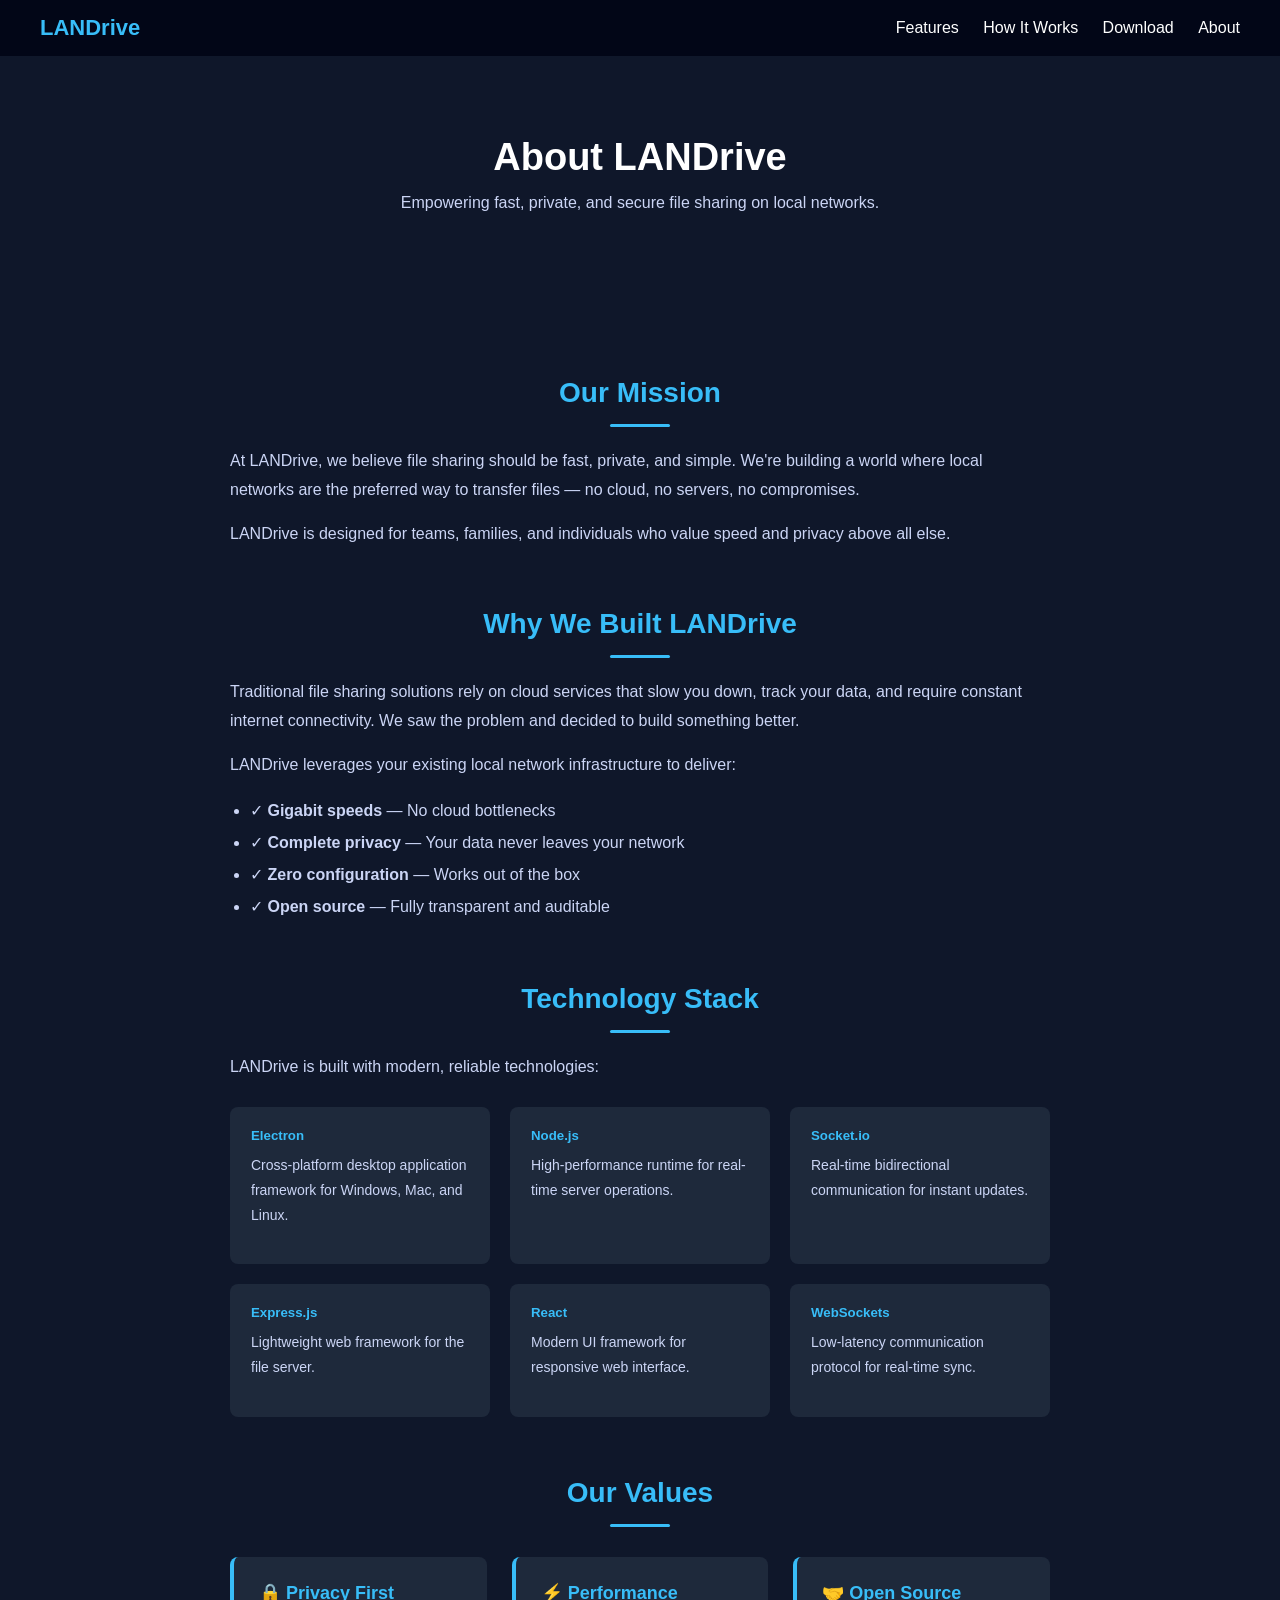
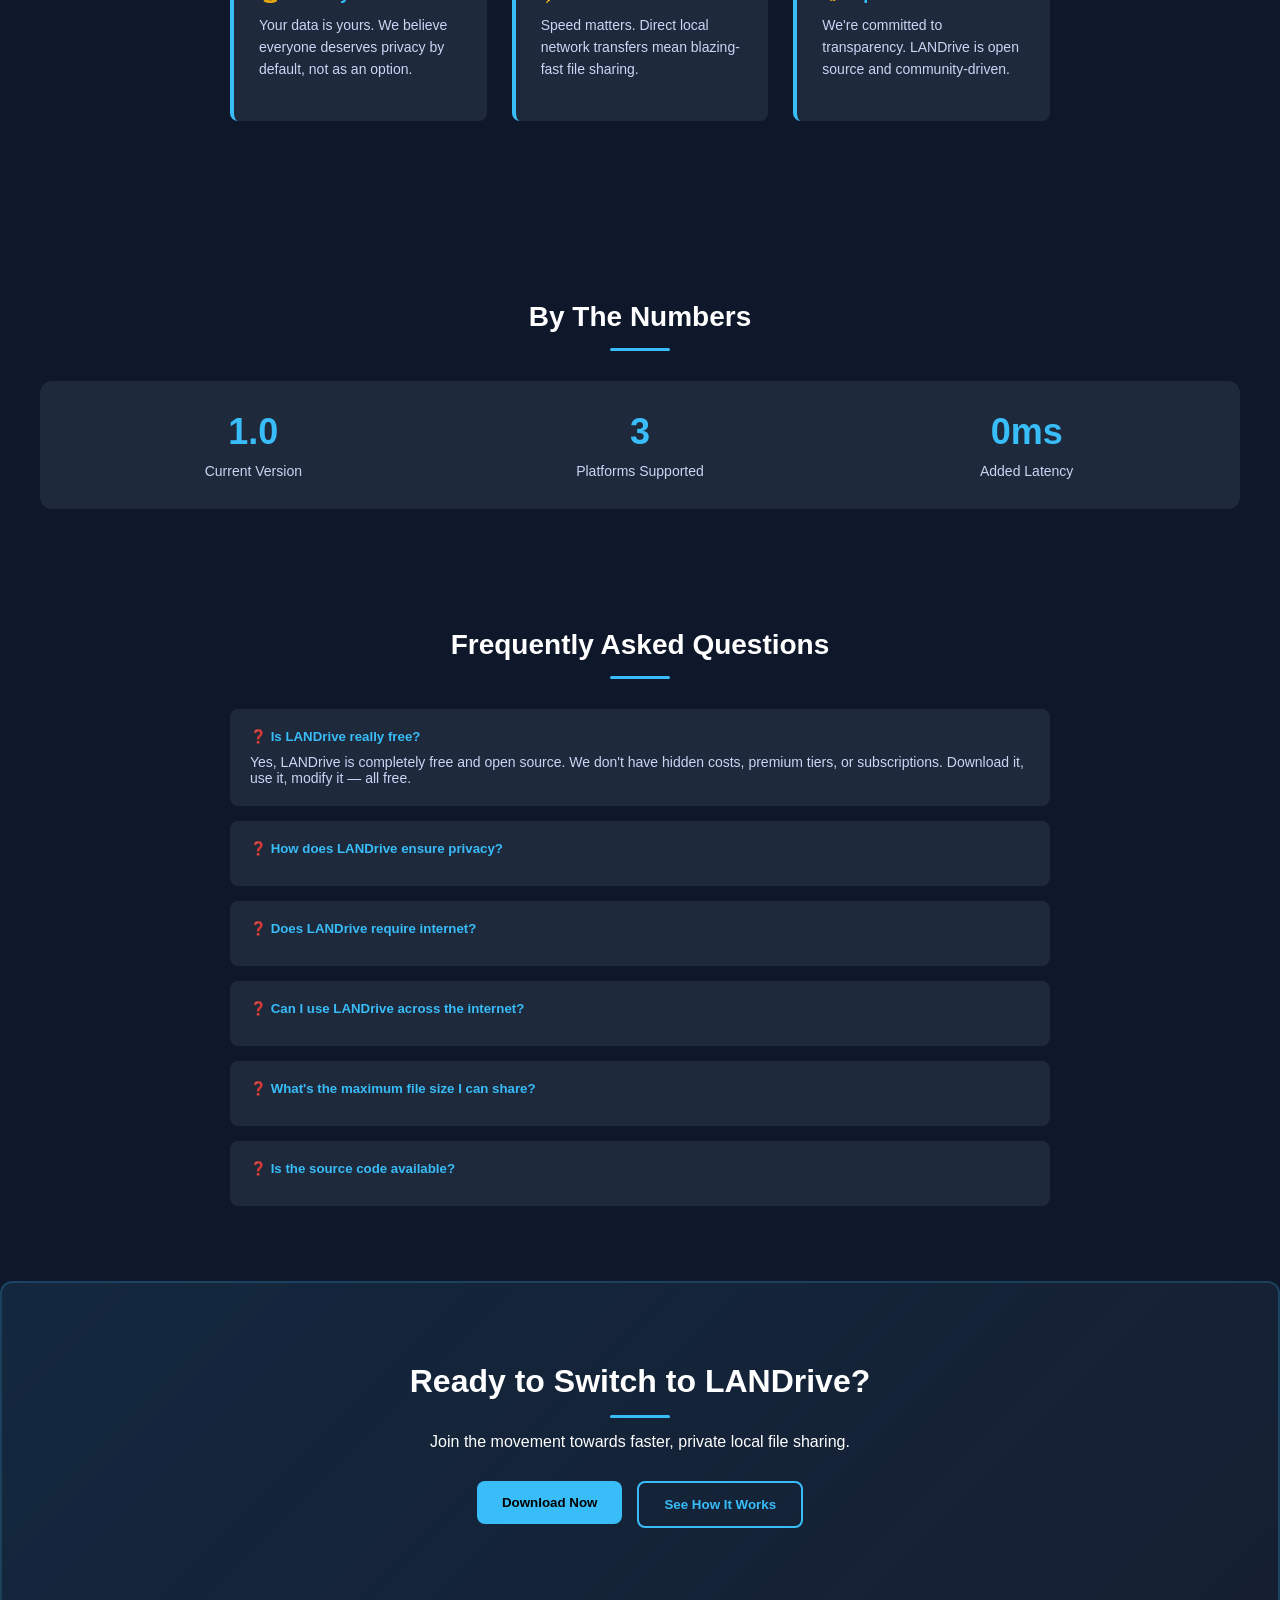
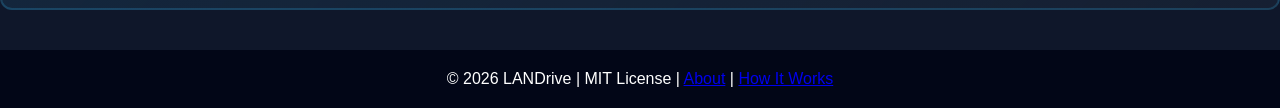
==== about.html @ f498e2f3 "UI changes" ====
<!DOCTYPE html>
<html lang="en">
<head>
  <meta charset="UTF-8">
  <meta name="viewport" content="width=device-width, initial-scale=1.0">
  <title>About - LANDrive</title>
  <link rel="stylesheet" href="style.css">
  <style>
    .about-content {
      max-width: 900px;
      margin: 0 auto;
    }

    .about-section {
      margin-bottom: 60px;
      animation: fadeInUp 0.6s ease forwards;
      opacity: 0;
    }

    .about-section:nth-child(1) { animation-delay: 0.1s; }
    .about-section:nth-child(2) { animation-delay: 0.2s; }
    .about-section:nth-child(3) { animation-delay: 0.3s; }
    .about-section:nth-child(4) { animation-delay: 0.4s; }

    .about-section h3 {
      color: #38bdf8;
      margin-bottom: 20px;
      font-size: 28px;
    }

    .about-section p {
      color: #cbd5f5;
      line-height: 1.8;
      margin-bottom: 15px;
      font-size: 16px;
    }

    .about-section h4 {
      color: #38bdf8;
      margin-top: 25px;
      margin-bottom: 15px;
      font-size: 20px;
    }

    .tech-stack {
      display: grid;
      grid-template-columns: repeat(auto-fit, minmax(200px, 1fr));
      gap: 20px;
      margin-top: 25px;
    }

    .tech-item {
      background: #1e293b;
      padding: 20px;
      border-radius: 8px;
      transition: all 0.3s ease;
      border: 1px solid transparent;
    }

    .tech-item:hover {
      background: #334155;
      border-color: #38bdf8;
      transform: translateY(-5px);
    }

    .tech-item h5 {
      color: #38bdf8;
      margin-bottom: 10px;
    }

    .tech-item p {
      color: #cbd5f5;
      font-size: 14px;
    }

    .stats {
      display: grid;
      grid-template-columns: repeat(auto-fit, minmax(150px, 1fr));
      gap: 20px;
      margin-top: 30px;
      padding: 30px;
      background: #1e293b;
      border-radius: 12px;
      text-align: center;
    }

    .stat {
      animation: fadeInUp 0.6s ease forwards;
      opacity: 0;
    }

    .stat:nth-child(1) { animation-delay: 0.1s; }
    .stat:nth-child(2) { animation-delay: 0.2s; }
    .stat:nth-child(3) { animation-delay: 0.3s; }

    .stat-number {
      font-size: 36px;
      color: #38bdf8;
      font-weight: bold;
      margin-bottom: 10px;
    }

    .stat-label {
      color: #cbd5f5;
      font-size: 14px;
    }

    .values {
      display: grid;
      grid-template-columns: repeat(auto-fit, minmax(250px, 1fr));
      gap: 25px;
      margin-top: 30px;
    }

    .value-card {
      background: #1e293b;
      padding: 25px;
      border-radius: 8px;
      border-left: 4px solid #38bdf8;
      transition: all 0.3s ease;
      animation: fadeInUp 0.6s ease forwards;
      opacity: 0;
    }

    .value-card:nth-child(1) { animation-delay: 0.1s; }
    .value-card:nth-child(2) { animation-delay: 0.2s; }
    .value-card:nth-child(3) { animation-delay: 0.3s; }

    .value-card:hover {
      background: #334155;
      border-left-color: #0ea5e9;
      transform: translateY(-5px);
    }

    .value-card h5 {
      color: #38bdf8;
      margin-bottom: 10px;
      font-size: 18px;
    }

    .value-card p {
      color: #cbd5f5;
      font-size: 14px;
      line-height: 1.6;
    }

    .faq-items {
      margin-top: 30px;
    }

    .faq-item {
      background: #1e293b;
      padding: 20px;
      margin-bottom: 15px;
      border-radius: 8px;
      transition: all 0.3s ease;
      animation: fadeInUp 0.6s ease forwards;
      opacity: 0;
      cursor: pointer;
    }

    .faq-item:nth-child(1) { animation-delay: 0.1s; }
    .faq-item:nth-child(2) { animation-delay: 0.2s; }
    .faq-item:nth-child(3) { animation-delay: 0.3s; }

    .faq-item:hover {
      background: #334155;
      transform: translateX(5px);
    }

    .faq-item h5 {
      color: #38bdf8;
      margin-bottom: 10px;
    }

    .faq-item p {
      color: #cbd5f5;
      font-size: 14px;
      display: none;
    }

    .faq-item.active p {
      display: block;
    }

    @media (max-width: 768px) {
      .about-section {
        margin-bottom: 40px;
      }

      .stats {
        grid-template-columns: repeat(auto-fit, minmax(120px, 1fr));
      }

      .stat-number {
        font-size: 28px;
      }
    }
  </style>
</head>
<body>

<header>
  <a href="index.html" class="logo">
    <span>LANDrive</span>
  </a>
  <nav>
    <a href="features.html">Features</a>
    <a href="work.html">How It Works</a>
    <a href="download.html">Download</a>
    <a href="about.html">About</a>
  </nav>
</header>

<section class="hero">
  <h2>About LANDrive</h2>
  <p>Empowering fast, private, and secure file sharing on local networks.</p>
</section>

<section class="section about-content">

  <div class="about-section">
    <h3>Our Mission</h3>
    <p>
      At LANDrive, we believe file sharing should be fast, private, and simple. We're building a world where 
      local networks are the preferred way to transfer files — no cloud, no servers, no compromises.
    </p>
    <p>
      LANDrive is designed for teams, families, and individuals who value speed and privacy above all else.
    </p>
  </div>

  <div class="about-section">
    <h3>Why We Built LANDrive</h3>
    <p>
      Traditional file sharing solutions rely on cloud services that slow you down, track your data, and require 
      constant internet connectivity. We saw the problem and decided to build something better.
    </p>
    <p>
      LANDrive leverages your existing local network infrastructure to deliver:
    </p>
    <ul style="color: #cbd5f5; margin-left: 20px; line-height: 2;">
      <li>✓ <strong>Gigabit speeds</strong> — No cloud bottlenecks</li>
      <li>✓ <strong>Complete privacy</strong> — Your data never leaves your network</li>
      <li>✓ <strong>Zero configuration</strong> — Works out of the box</li>
      <li>✓ <strong>Open source</strong> — Fully transparent and auditable</li>
    </ul>
  </div>

  <div class="about-section">
    <h3>Technology Stack</h3>
    <p>LANDrive is built with modern, reliable technologies:</p>
    
    <div class="tech-stack">
      <div class="tech-item">
        <h5>Electron</h5>
        <p>Cross-platform desktop application framework for Windows, Mac, and Linux.</p>
      </div>

      <div class="tech-item">
        <h5>Node.js</h5>
        <p>High-performance runtime for real-time server operations.</p>
      </div>

      <div class="tech-item">
        <h5>Socket.io</h5>
        <p>Real-time bidirectional communication for instant updates.</p>
      </div>

      <div class="tech-item">
        <h5>Express.js</h5>
        <p>Lightweight web framework for the file server.</p>
      </div>

      <div class="tech-item">
        <h5>React</h5>
        <p>Modern UI framework for responsive web interface.</p>
      </div>

      <div class="tech-item">
        <h5>WebSockets</h5>
        <p>Low-latency communication protocol for real-time sync.</p>
      </div>
    </div>
  </div>

  <div class="about-section">
    <h3>Our Values</h3>
    
    <div class="values">
      <div class="value-card">
        <h5>🔒 Privacy First</h5>
        <p>Your data is yours. We believe everyone deserves privacy by default, not as an option.</p>
      </div>

      <div class="value-card">
        <h5>⚡ Performance</h5>
        <p>Speed matters. Direct local network transfers mean blazing-fast file sharing.</p>
      </div>

      <div class="value-card">
        <h5>🤝 Open Source</h5>
        <p>We're committed to transparency. LANDrive is open source and community-driven.</p>
      </div>
    </div>
  </div>

</section>

<section class="section">
  <h3>By The Numbers</h3>
  
  <div class="stats">
    <div class="stat">
      <div class="stat-number">1.0</div>
      <div class="stat-label">Current Version</div>
    </div>

    <div class="stat">
      <div class="stat-number">3</div>
      <div class="stat-label">Platforms Supported</div>
    </div>

    <div class="stat">
      <div class="stat-number">0ms</div>
      <div class="stat-label">Added Latency</div>
    </div>
  </div>
</section>

<section class="section about-content">
  <h3>Frequently Asked Questions</h3>
  
  <div class="faq-items">
    <div class="faq-item active">
      <h5>❓ Is LANDrive really free?</h5>
      <p>Yes, LANDrive is completely free and open source. We don't have hidden costs, premium tiers, or subscriptions. 
         Download it, use it, modify it — all free.</p>
    </div>

    <div class="faq-item">
      <h5>❓ How does LANDrive ensure privacy?</h5>
      <p>LANDrive operates entirely on your local network. Files are transferred directly between devices without 
         passing through any external servers. Your data never leaves your network.</p>
    </div>

    <div class="faq-item">
      <h5>❓ Does LANDrive require internet?</h5>
      <p>No. LANDrive only needs a local network (Wi-Fi or Ethernet). Internet is not required at all. Perfect for 
         offices, homes, and offline scenarios.</p>
    </div>

    <div class="faq-item">
      <h5>❓ Can I use LANDrive across the internet?</h5>
      <p>Currently, LANDrive is designed for local networks only. However, remote network support is planned for 
         a future release with enhanced security features.</p>
    </div>

    <div class="faq-item">
      <h5>❓ What's the maximum file size I can share?</h5>
      <p>There's no hard limit — it depends on your available disk space and network capacity. You can share files 
         from kilobytes to terabytes.</p>
    </div>

    <div class="faq-item">
      <h5>❓ Is the source code available?</h5>
      <p>Yes! LANDrive is open source. Visit our GitHub repository to view the code, contribute, or fork the project.</p>
    </div>
  </div>
</section>

<section class="section cta-section">
  <h3>Ready to Switch to LANDrive?</h3>
  <p>Join the movement towards faster, private local file sharing.</p>
  <div class="section-buttons">
    <a href="download.html"><button class="btn btn-primary">Download Now</button></a>
    <a href="work.html"><button class="btn btn-secondary">See How It Works</button></a>
  </div>
</section>

<footer>
  <p>© 2026 LANDrive | MIT License | <a href="about.html">About</a> | <a href="work.html">How It Works</a></p>
</footer>

<script>
  // FAQ Toggle
  document.querySelectorAll('.faq-item').forEach(item => {
    item.addEventListener('click', function() {
      this.classList.toggle('active');
    });
  });

  // Button hover
  document.querySelectorAll('.btn').forEach(btn => {
    btn.addEventListener('mouseenter', function() {
      this.style.transform = 'translateY(-3px)';
    });
    btn.addEventListener('mouseleave', function() {
      this.style.transform = 'translateY(0)';
    });
  });
</script>

</body>
</html>
---- style.css ----
/* RESET */
* {
  margin: 0;
  padding: 0;
  box-sizing: border-box;
  font-family: 'Segoe UI', sans-serif;
}

/* BODY */
body {
  background: #0f172a;
  color: #ffffff;
  scroll-behavior: smooth;
}

/* HEADER */
header {
  padding: 15px 40px;
  display: flex;
  justify-content: space-between;
  align-items: center;
  background: #020617;
  transition: all 0.3s ease;
}

/* LOGO (HEADER) */
.logo {
  display: flex;
  align-items: center;
  gap: 10px;
  text-decoration: none;
  transition: transform 0.3s ease;
}

.logo:hover {
  transform: scale(1.05);
}

.logo img {
  height: 40px;
}

.logo span {
  font-size: 22px;
  color: #38bdf8;
  font-weight: 600;
}

/* NAV */
nav a {
  margin-left: 20px;
  text-decoration: none;
  color: #fff;
  transition: all 0.3s ease;
  position: relative;
}

nav a:hover {
  color: #38bdf8;
  transform: translateY(-2px);
}

nav a::after {
  content: '';
  position: absolute;
  bottom: -5px;
  left: 0;
  width: 0;
  height: 2px;
  background: #38bdf8;
  transition: width 0.3s ease;
}

nav a:hover::after {
  width: 100%;
}

/* HERO */
.hero {
  text-align: center;
  padding: 80px 20px;
}

/* HERO LOGO FIX */
.hero-logo {
  width: 250px;
  max-width: 90%;
  margin-bottom: 20px;
  animation: fadeInDown 0.7s ease;
}

/* HERO TEXT */
.hero h2 {
  font-size: 38px;
  margin-bottom: 15px;
  animation: fadeInDown 0.7s ease;
}

.hero p {
  color: #cbd5f5;
  margin-bottom: 25px;
  animation: fadeInUp 0.7s ease 0.2s both;
}

.hero-buttons {
  display: flex;
  gap: 15px;
  justify-content: center;
  flex-wrap: wrap;
  animation: fadeInUp 0.7s ease 0.4s both;
}

.hero-buttons a {
  text-decoration: none;
}

/* BUTTON */
.btn {
  padding: 14px 25px;
  background: #38bdf8;
  color: #000;
  border: none;
  border-radius: 8px;
  cursor: pointer;
  font-weight: bold;
  transition: all 0.3s cubic-bezier(0.4, 0, 0.2, 1);
  position: relative;
  overflow: hidden;
  display: inline-block;
}

.btn-primary {
  background: #38bdf8;
  color: #000;
}

.btn-primary:hover {
  background: #0ea5e9;
  transform: translateY(-3px);
  box-shadow: 0 10px 25px rgba(56, 189, 248, 0.3);
}

.btn-secondary {
  background: transparent;
  color: #38bdf8;
  border: 2px solid #38bdf8;
}

.btn-secondary:hover {
  background: #38bdf8;
  color: #000;
  transform: translateY(-3px);
  box-shadow: 0 10px 25px rgba(56, 189, 248, 0.3);
}

.btn:active {
  transform: translateY(-1px);
}

.btn::before {
  content: '';
  position: absolute;
  top: 0;
  left: -100%;
  width: 100%;
  height: 100%;
  background: rgba(255, 255, 255, 0.1);
  transition: left 0.3s ease;
}

.btn:hover::before {
  left: 100%;
}

/* SECTION */
.section {
  padding: 60px 40px;
}

.section h3 {
  text-align: center;
  margin-bottom: 30px;
  font-size: 28px;
  animation: fadeInDown 0.6s ease;
}

.section h3::after {
  content: '';
  display: block;
  width: 60px;
  height: 3px;
  background: #38bdf8;
  margin: 15px auto 0;
  border-radius: 2px;
  animation: slideIn 0.6s ease 0.2s both;
}

/* FEATURES */
.features {
  display: grid;
  grid-template-columns: repeat(auto-fit, minmax(200px, 1fr));
  gap: 20px;
}

.card {
  background: #1e293b;
  padding: 20px;
  border-radius: 10px;
  text-align: center;
  transition: all 0.3s cubic-bezier(0.4, 0, 0.2, 1);
  border: 1px solid transparent;
  cursor: pointer;
  animation: fadeInUp 0.6s ease forwards;
  opacity: 0;
}

.card:nth-child(1) { animation-delay: 0.1s; }
.card:nth-child(2) { animation-delay: 0.2s; }
.card:nth-child(3) { animation-delay: 0.3s; }
.card:nth-child(4) { animation-delay: 0.4s; }
.card:nth-child(5) { animation-delay: 0.5s; }

.card:hover {
  background: #334155;
  border-color: #38bdf8;
  transform: translateY(-8px);
  box-shadow: 0 15px 40px rgba(56, 189, 248, 0.15);
}

/* STEPS */
.steps {
  display: flex;
  flex-wrap: wrap;
  gap: 20px;
  justify-content: center;
}

.step {
  background: #1e293b;
  padding: 20px;
  border-radius: 10px;
  width: 220px;
  transition: all 0.3s cubic-bezier(0.4, 0, 0.2, 1);
  border: 1px solid transparent;
  animation: fadeInUp 0.6s ease forwards;
  opacity: 0;
  text-align: center;
}

.step:nth-child(1) { animation-delay: 0.1s; }
.step:nth-child(2) { animation-delay: 0.2s; }
.step:nth-child(3) { animation-delay: 0.3s; }
.step:nth-child(4) { animation-delay: 0.4s; }

.step:hover {
  background: #334155;
  border-color: #38bdf8;
  transform: translateY(-8px);
  box-shadow: 0 15px 40px rgba(56, 189, 248, 0.15);
}

/* DOWNLOAD */
.download {
  text-align: center;
}

.download p {
  animation: fadeInUp 0.7s ease 0.2s both;
}

/* HIGHLIGHTS SECTION */
.highlights {
  background: rgba(56, 189, 248, 0.05);
  border: 1px solid rgba(56, 189, 248, 0.1);
}

.highlight-cards {
  display: grid;
  grid-template-columns: repeat(auto-fit, minmax(250px, 1fr));
  gap: 25px;
  margin-top: 30px;
}

.highlight-card {
  background: rgba(30, 41, 59, 0.8);
  padding: 30px;
  border-radius: 12px;
  border: 1px solid rgba(56, 189, 248, 0.2);
  transition: all 0.3s cubic-bezier(0.4, 0, 0.2, 1);
  animation: fadeInUp 0.6s ease forwards;
  opacity: 0;
  text-align: center;
}

.highlight-card:nth-child(1) { animation-delay: 0.1s; }
.highlight-card:nth-child(2) { animation-delay: 0.2s; }
.highlight-card:nth-child(3) { animation-delay: 0.3s; }

.highlight-card:hover {
  background: rgba(30, 41, 59, 1);
  border-color: #38bdf8;
  transform: translateY(-8px);
  box-shadow: 0 15px 40px rgba(56, 189, 248, 0.15);
}

.highlight-card .icon {
  font-size: 48px;
  margin-bottom: 15px;
}

.highlight-card h4 {
  color: #38bdf8;
  margin-bottom: 12px;
  font-size: 20px;
}

.highlight-card p {
  color: #cbd5f5;
  line-height: 1.6;
}

/* CTA SECTION */
.cta-section {
  background: linear-gradient(135deg, rgba(56, 189, 248, 0.1), rgba(30, 41, 59, 0.5));
  border: 2px solid rgba(56, 189, 248, 0.2);
  border-radius: 12px;
  text-align: center;
  padding: 80px 40px;
  animation: fadeInUp 0.6s ease;
}

.cta-section h3 {
  font-size: 32px;
  margin-bottom: 15px;
  animation: fadeInDown 0.6s ease;
}

.cta-section p {
  animation: fadeInUp 0.6s ease 0.2s both;
  margin-bottom: 30px;
}

.section-buttons {
  display: flex;
  gap: 15px;
  justify-content: center;
  flex-wrap: wrap;
  animation: fadeInUp 0.6s ease 0.4s both;
}

.section-buttons a {
  text-decoration: none;
}

/* FOOTER */
footer {
  text-align: center;
  padding: 20px;
  background: #020617;
  margin-top: 40px;
  transition: all 0.3s ease;
}

footer p {
  animation: fadeInUp 0.7s ease;
}

/* ANIMATIONS */
@keyframes fadeInUp {
  from {
    opacity: 0;
    transform: translateY(30px);
  }
  to {
    opacity: 1;
    transform: translateY(0);
  }
}

@keyframes fadeInDown {
  from {
    opacity: 0;
    transform: translateY(-20px);
  }
  to {
    opacity: 1;
    transform: translateY(0);
  }
}

@keyframes slideIn {
  from {
    width: 0;
  }
  to {
    width: 60px;
  }
}

/* RESPONSIVE */
@media (max-width: 768px) {
  header {
    flex-direction: column;
    gap: 15px;
  }

  nav {
    display: flex;
    gap: 10px;
    flex-wrap: wrap;
  }

  nav a {
    margin-left: 0;
    font-size: 14px;
  }

  .hero h2 {
    font-size: 28px;
  }

  .hero-buttons {
    flex-direction: column;
    align-items: center;
  }

  .hero-buttons a {
    width: 100%;
    max-width: 250px;
  }

  .hero-buttons .btn {
    width: 100%;
  }

  .step {
    width: 100%;
    min-width: 200px;
  }

  .section {
    padding: 40px 20px;
  }

  .section-buttons {
    flex-direction: column;
    align-items: center;
  }

  .section-buttons a {
    width: 100%;
    max-width: 250px;
  }

  .section-buttons .btn {
    width: 100%;
  }

  .cta-section {
    padding: 50px 20px;
  }

  .cta-section h3 {
    font-size: 24px;
  }

  .highlight-cards {
    grid-template-columns: 1fr;
  }

  .features {
    grid-template-columns: 1fr;
  }
}
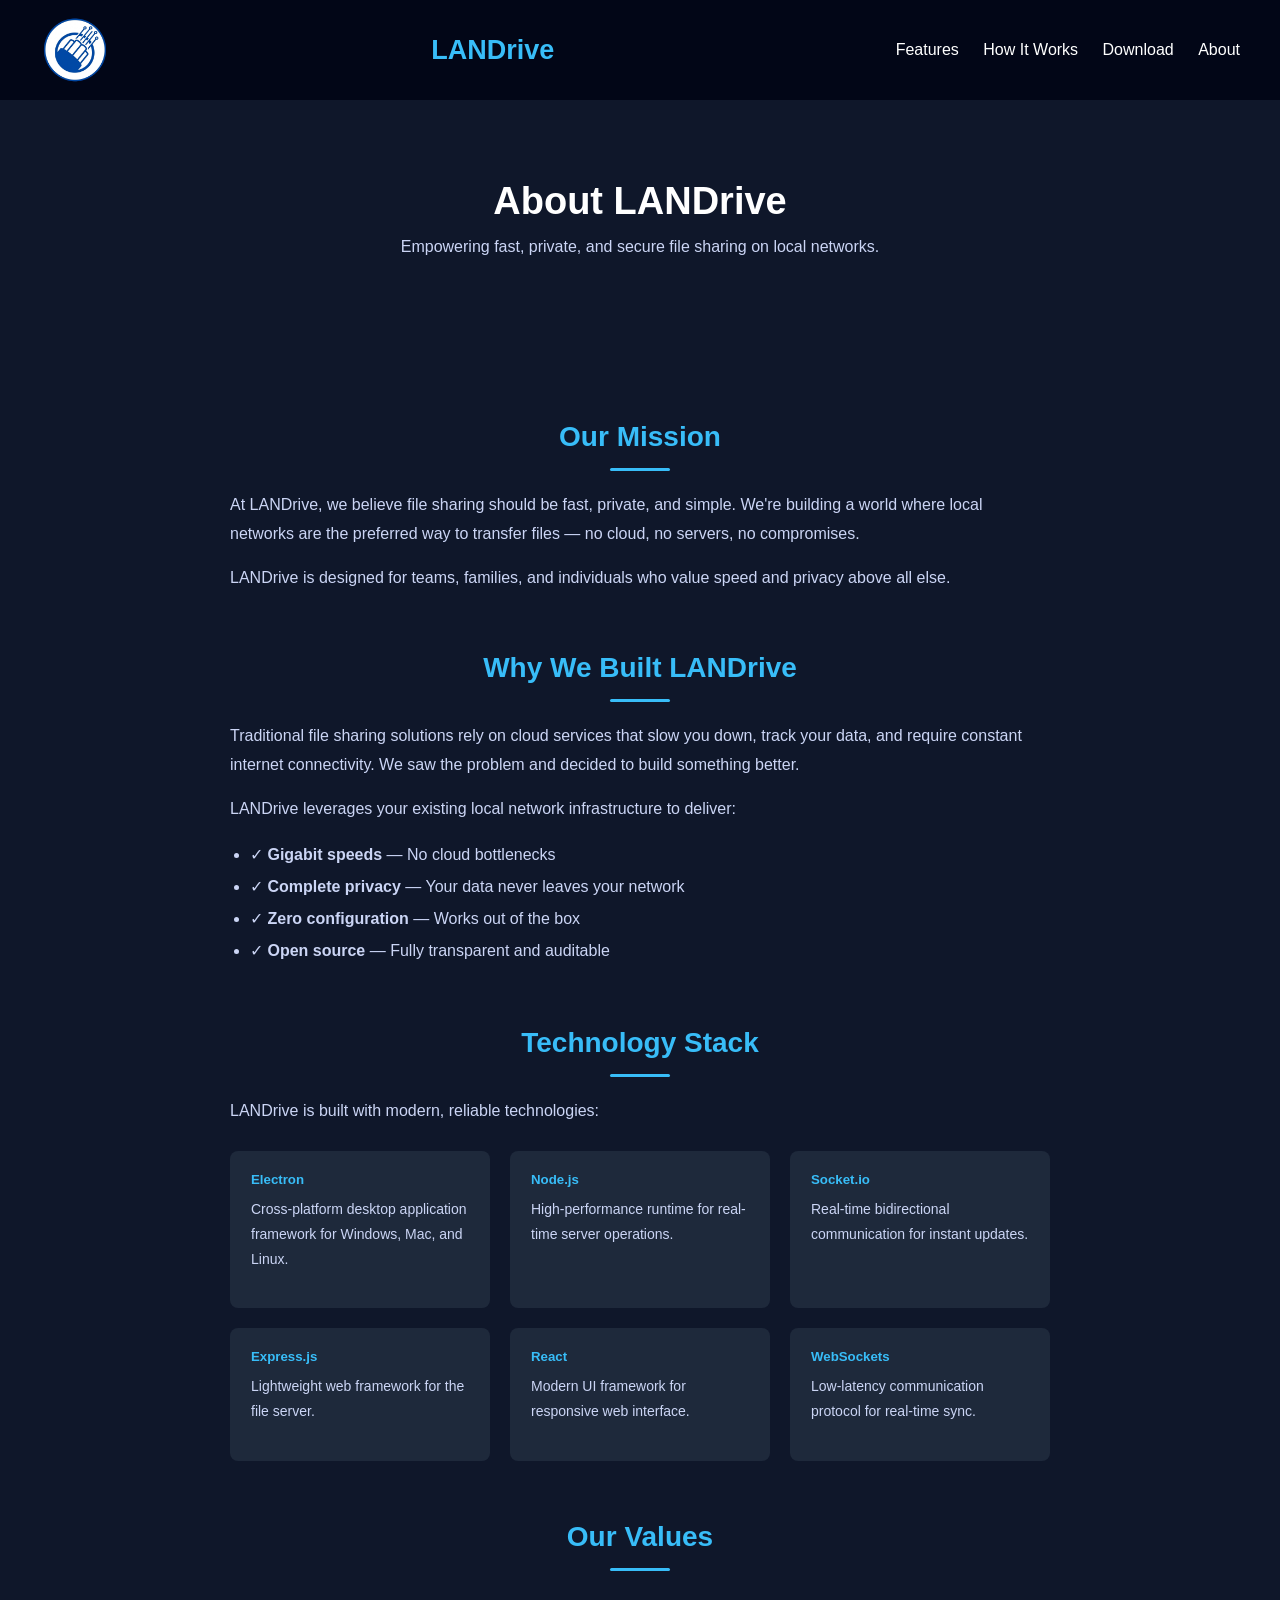
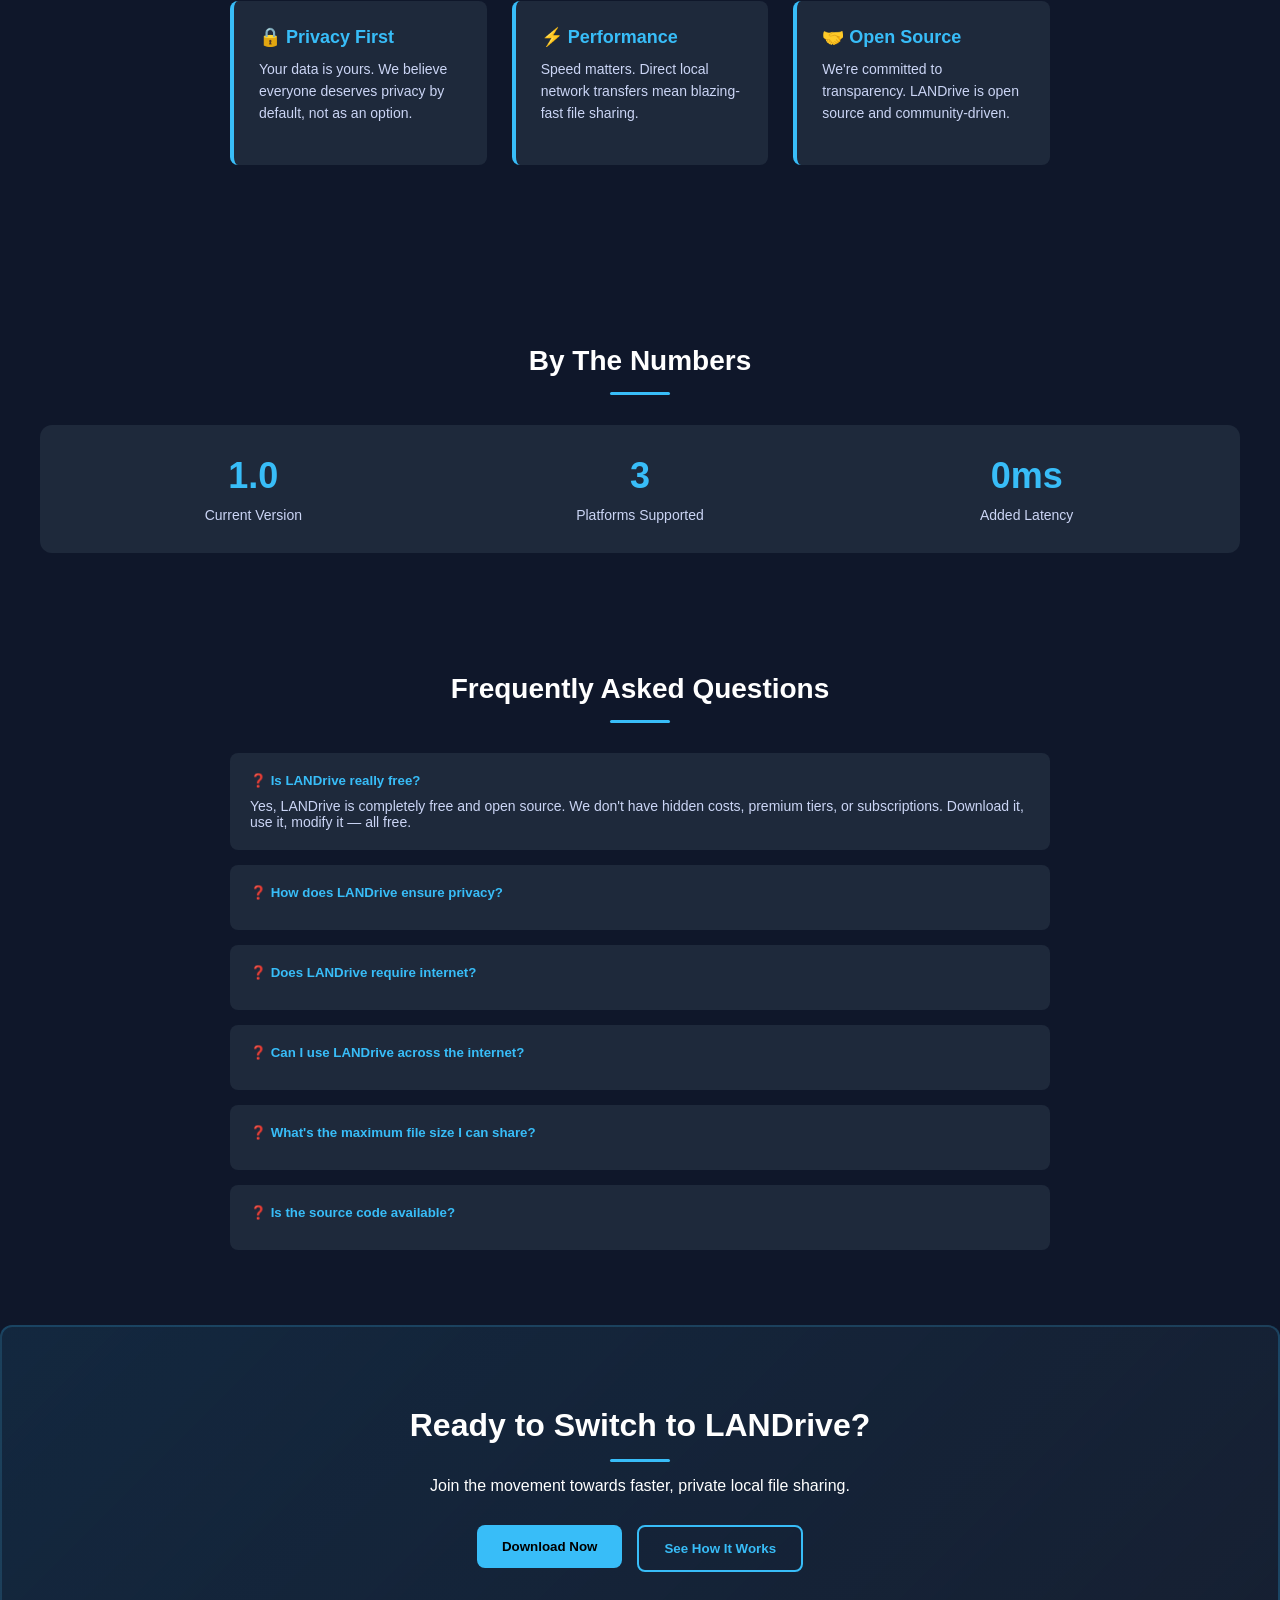
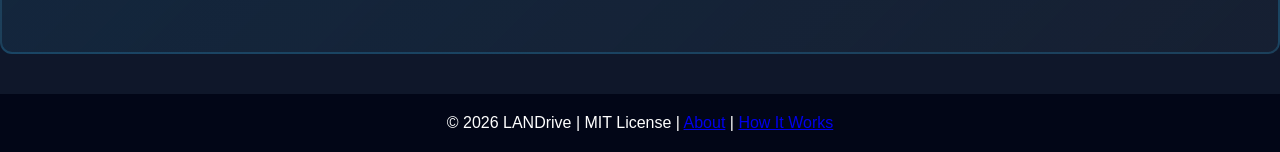
==== commit f126b5be: "Logo and Icon (all pages) Co-authored-by: Copilot <copilot@github.com>" ====
--- a/about.html
+++ b/about.html
@@ -4,6 +4,7 @@
   <meta charset="UTF-8">
   <meta name="viewport" content="width=device-width, initial-scale=1.0">
   <title>About - LANDrive</title>
+  <link rel="icon" href="assets/logo3.png" type="image/x-icon">
   <link rel="stylesheet" href="style.css">
   <style>
     .about-content {
@@ -201,6 +202,7 @@
 <body>
 
 <header>
+  <img src="assets/logo3.png" alt="LANDrive Logo" width="70" >
   <a href="index.html" class="logo">
     <span>LANDrive</span>
   </a>
--- a/style.css
+++ b/style.css
@@ -41,7 +41,7 @@
 }
 
 .logo span {
-  font-size: 22px;
+  font-size: 27px;
   color: #38bdf8;
   font-weight: 600;
 }
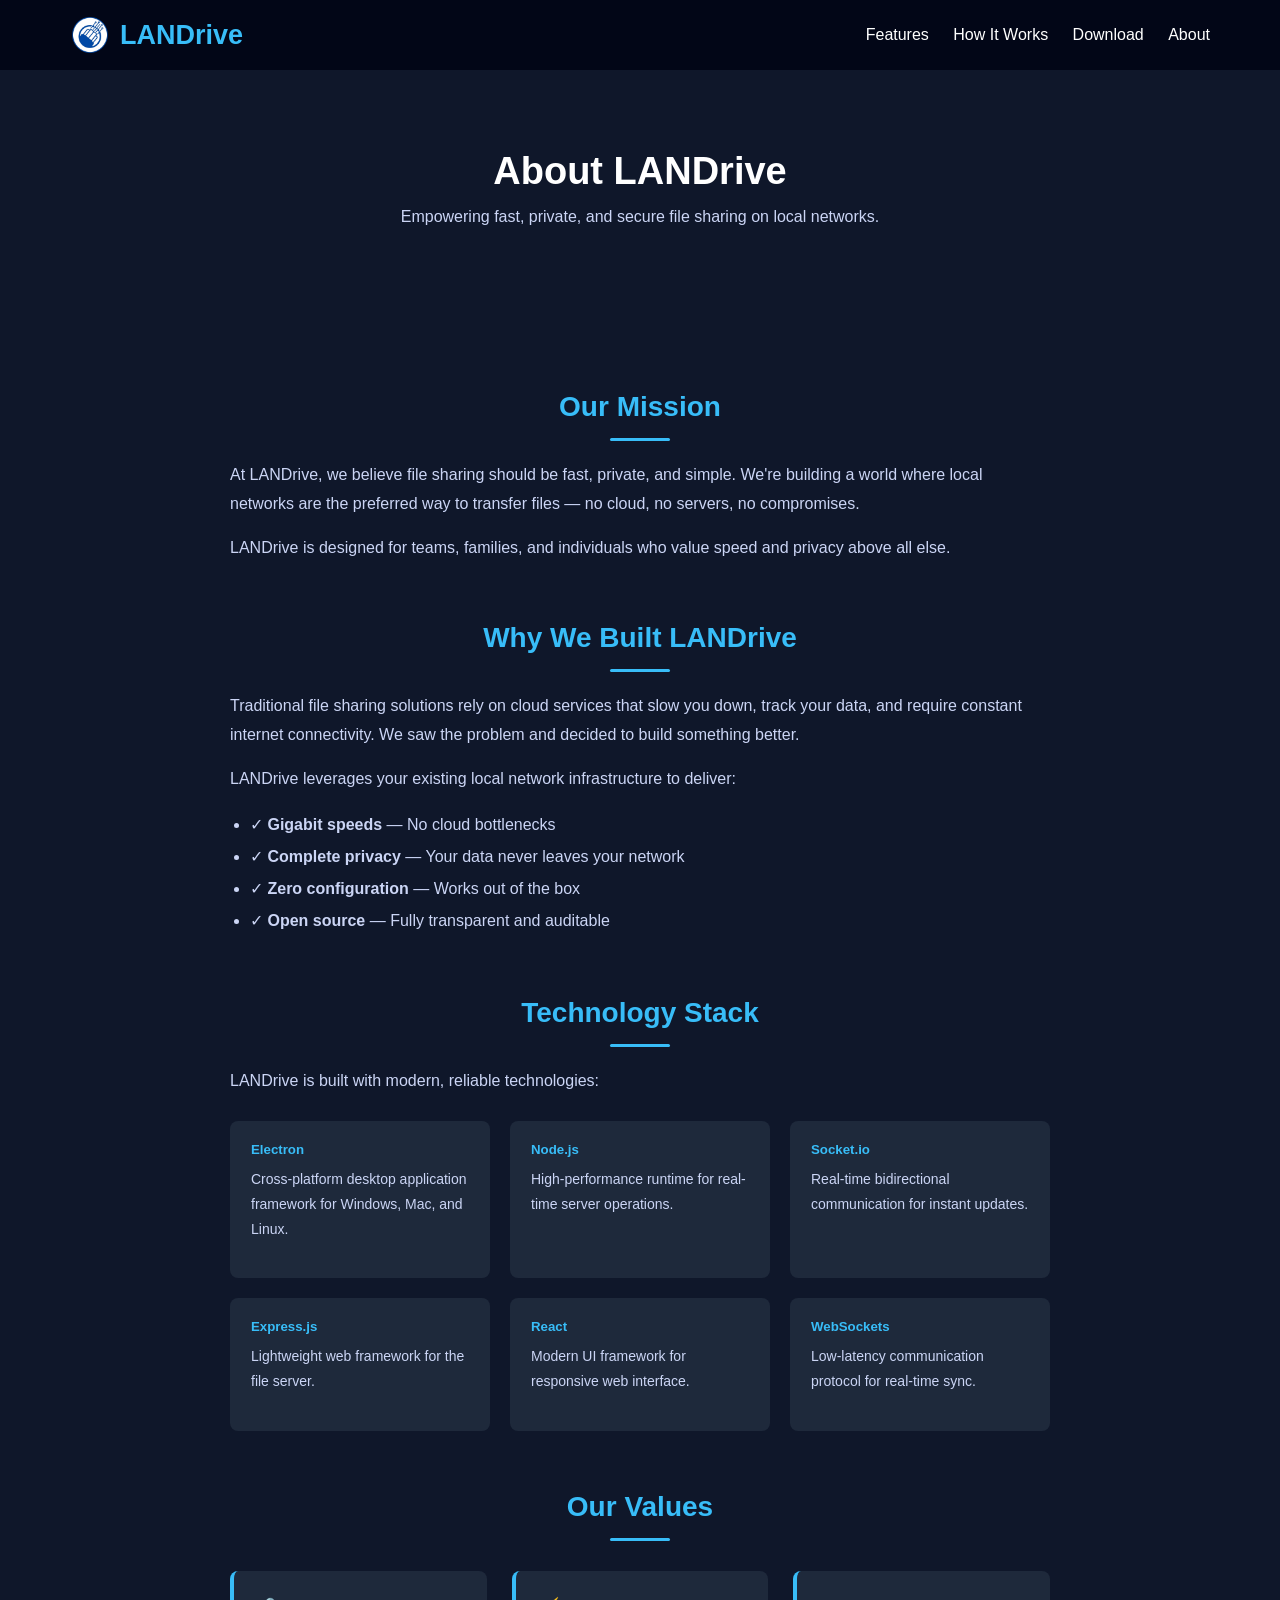
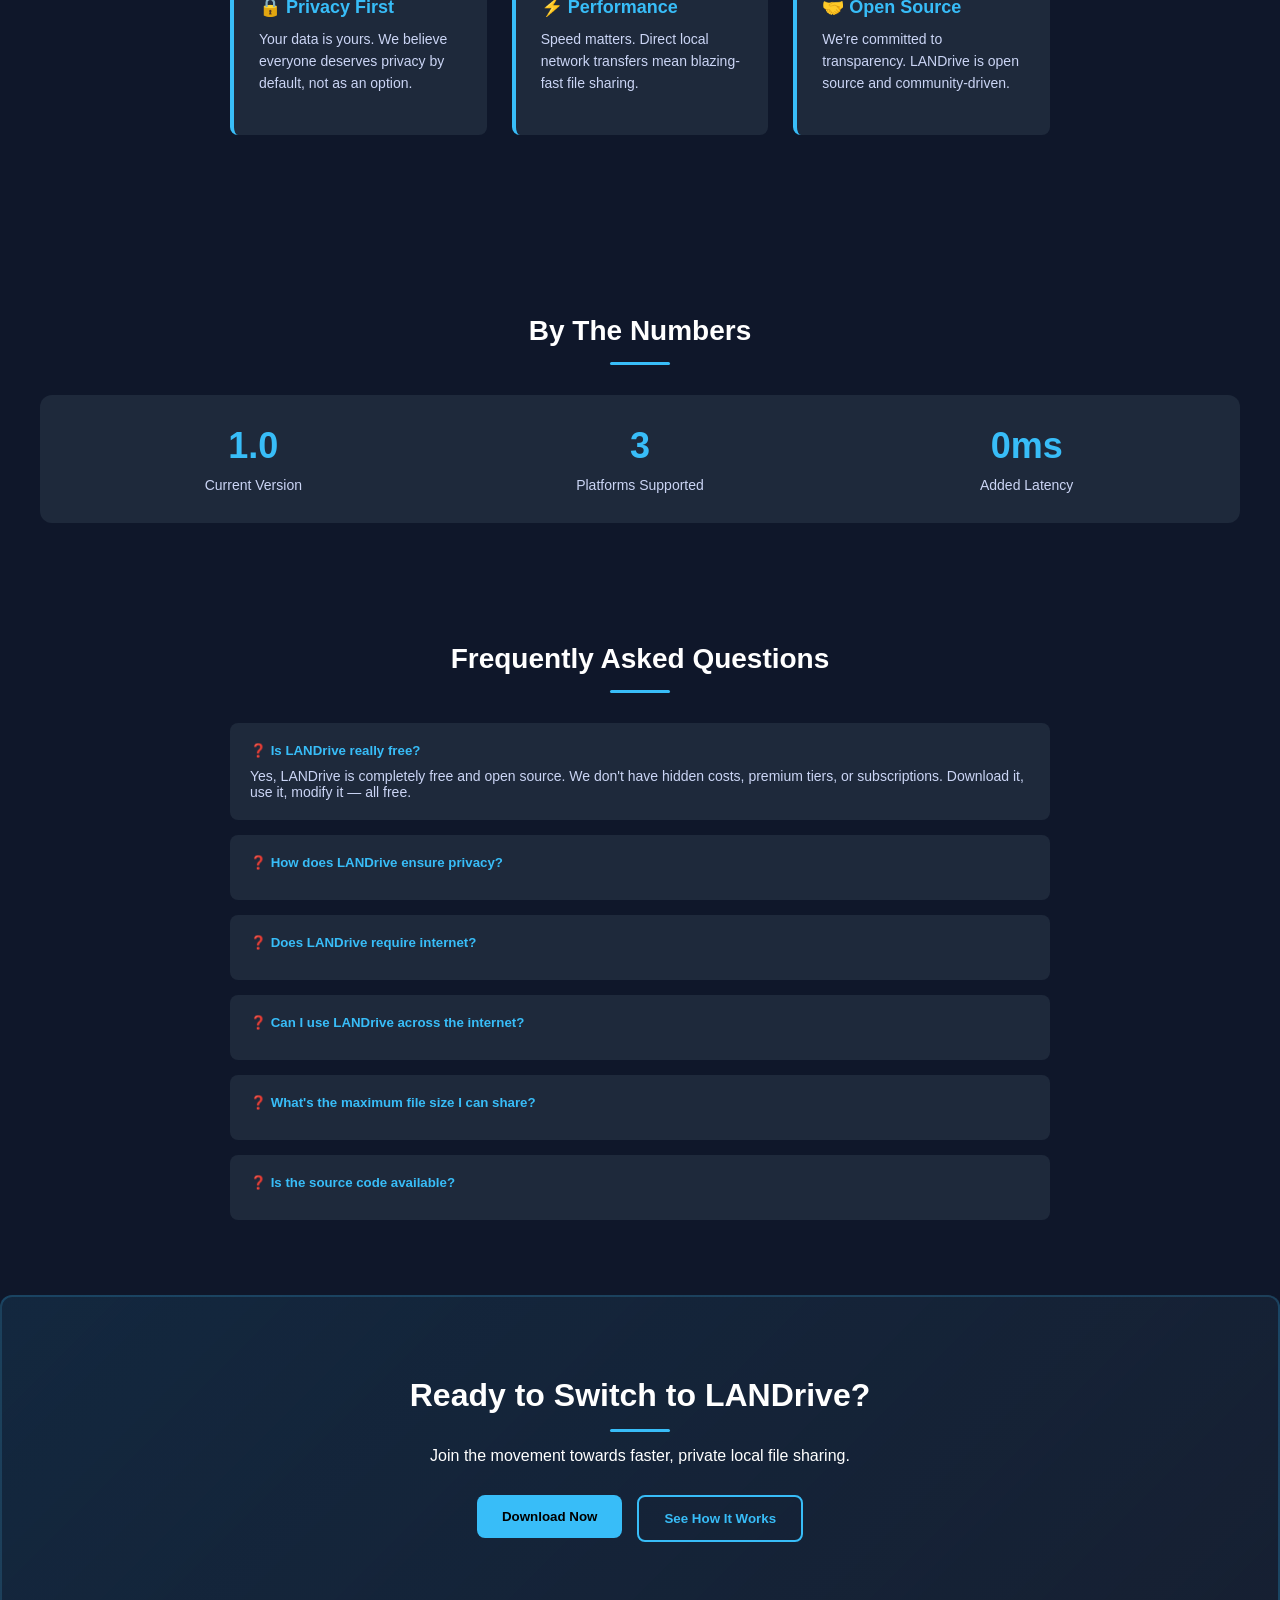
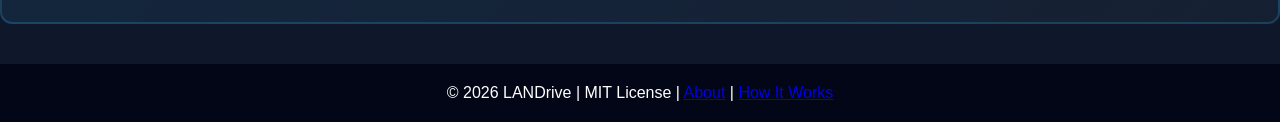
==== commit 90114fe1: "again fixed how it works page" ====
--- a/about.html
+++ b/about.html
@@ -202,16 +202,20 @@
 <body>
 
 <header>
-  <img src="assets/logo3.png" alt="LANDrive Logo" width="70" >
+
+  <!-- ✅ LOGO + TEXT FIXED -->
   <a href="index.html" class="logo">
+    <img src="assets/logo3.png" alt="LANDrive Logo">
     <span>LANDrive</span>
   </a>
+
   <nav>
     <a href="features.html">Features</a>
     <a href="work.html">How It Works</a>
     <a href="download.html">Download</a>
     <a href="about.html">About</a>
   </nav>
+
 </header>
 
 <section class="hero">
--- a/style.css
+++ b/style.css
@@ -15,7 +15,7 @@
 
 /* HEADER */
 header {
-  padding: 15px 40px;
+  padding: 15px 70px;
   display: flex;
   justify-content: space-between;
   align-items: center;
@@ -229,28 +229,30 @@
 
 /* STEPS */
 .steps {
-  display: flex;
-  flex-wrap: wrap;
-  gap: 20px;
+  display: grid;
+  grid-template-columns: repeat(auto-fit, minmax(280px, 1fr));
+  gap: 25px;
   justify-content: center;
 }
 
 .step {
   background: #1e293b;
-  padding: 20px;
+  padding: 25px;
   border-radius: 10px;
-  width: 220px;
   transition: all 0.3s cubic-bezier(0.4, 0, 0.2, 1);
   border: 1px solid transparent;
   animation: fadeInUp 0.6s ease forwards;
   opacity: 0;
-  text-align: center;
 }
 
 .step:nth-child(1) { animation-delay: 0.1s; }
 .step:nth-child(2) { animation-delay: 0.2s; }
 .step:nth-child(3) { animation-delay: 0.3s; }
 .step:nth-child(4) { animation-delay: 0.4s; }
+.step:nth-child(5) { animation-delay: 0.5s; }
+.step:nth-child(6) { animation-delay: 0.6s; }
+.step:nth-child(7) { animation-delay: 0.7s; }
+.step:nth-child(8) { animation-delay: 0.8s; }
 
 .step:hover {
   background: #334155;
@@ -408,6 +410,7 @@
     display: flex;
     gap: 10px;
     flex-wrap: wrap;
+    justify-content: center;
   }
 
   nav a {
@@ -435,7 +438,6 @@
 
   .step {
     width: 100%;
-    min-width: 200px;
   }
 
   .section {
@@ -471,4 +473,12 @@
   .features {
     grid-template-columns: 1fr;
   }
+
+  .steps {
+    grid-template-columns: 1fr;
+  }
+
+  .card {
+    width: 100%;
+  }
 }
